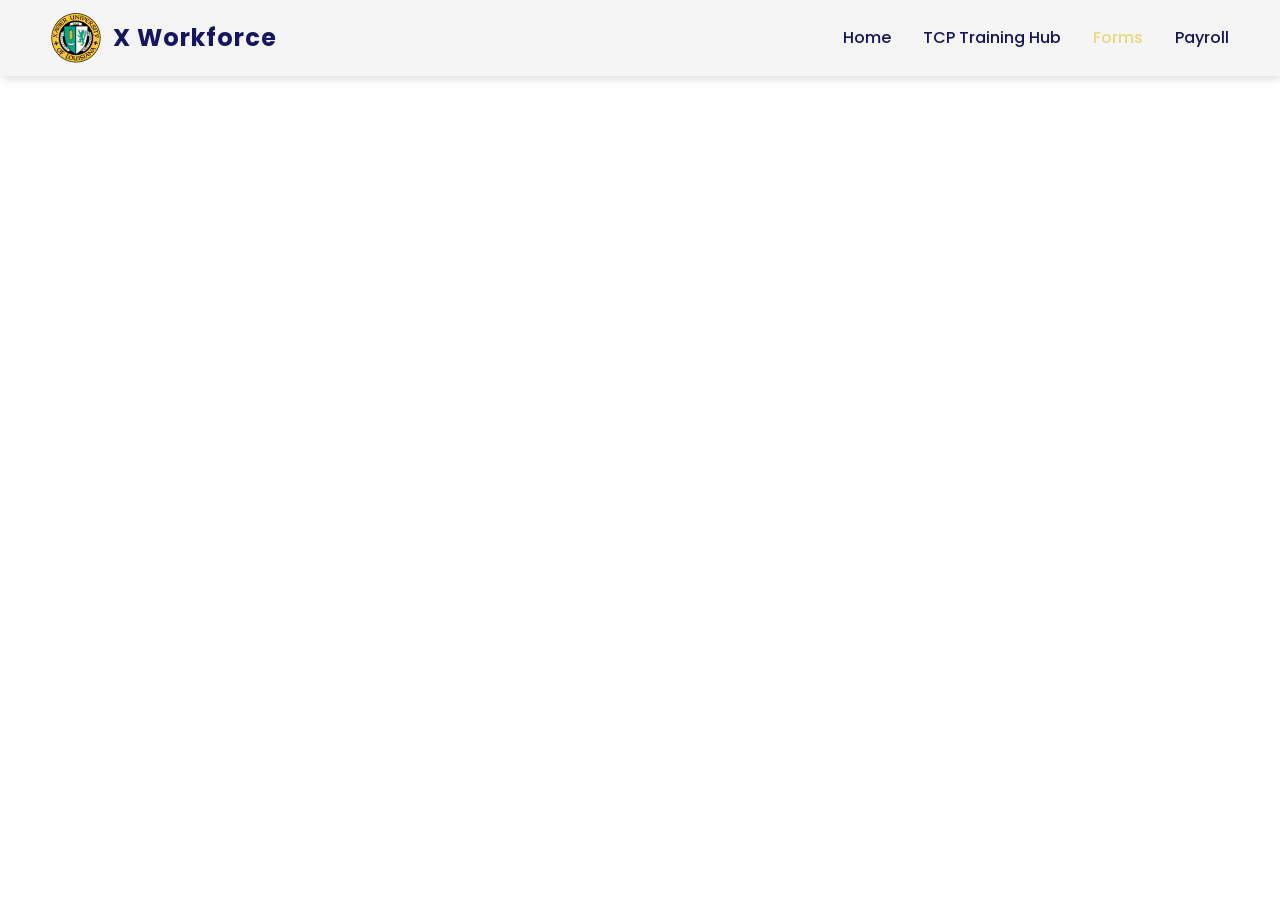
==== pages/forms.html @ 4e084c96 "Add navigation bar in for forms webpage" ====
<!doctype html>
<html lang="en">
  <head>
    <meta charset="UTF-8" />
    <meta name="viewport" content="width=device-width, initial-scale=1.0" />
    <meta name="author" content="Xavier University of Louisiana Workforce" />
    <meta name="description" content="A guide for XULA student employees" />
    <title>The XULA Workforce Guide</title>

    <link rel="stylesheet" href="/assets/css/styles.css" />
  </head>

  <body>
    <header>
      <nav class="navbar">
        <a href="/pages/index.html" class="logo">
          <img
            src="/assets/img/xavier-logo-100-x-100.png"
            alt="XULA Logo"
            width="50"
          />
          <span class="logo-text">X Workforce</span>
        </a>

        <button class="open-menu-btn">
          <svg
            xmlns="http://www.w3.org/2000/svg"
            height="24px"
            viewBox="0 -960 960 960"
            width="24px"
          >
            <path
              d="M120-240v-80h720v80H120Zm0-200v-80h720v80H120Zm0-200v-80h720v80H120Z"
            />
          </svg>
        </button>

        <ul class="navigation-links">
          <button class="close-menu-btn">
            <svg
              xmlns="http://www.w3.org/2000/svg"
              height="24px"
              viewBox="0 -960 960 960"
              width="24px"
            >
              <path
                d="m256-200-56-56 224-224-224-224 56-56 224 224 224-224 56 56-224 224 224 224-56 56-224-224-224 224Z"
              />
            </svg>
          </button>
          <li><a href="/pages/index.html">Home</a></li>
          <li><a href="/pages/tcp.html">TCP Training Hub</a></li>
          <li><a href="/pages/forms.html" class="active">Forms</a></li>
          <li><a href="/pages/payroll.html#calendar-table">Payroll</a></li>
        </ul>
      </nav>
    </header>
    <main></main>
    <!-- <footer>
      <section id="outro-links">
        <article id="outro-summary">
          <a href="/pages/index.html" class="logo">
            <img
              src="/assets/img/xavier-logo-100-x-100.png"
              alt="XULA Logo"
              width="50"
            />
            <span class="logo-text">X Workforce</span>
          </a>
          <p>
            The centralized hub for Xavier University of Louisiana workforce
            resources, training, and administration.
          </p>
        </article>
        <article id="quick-links">
          <h3>Quick Links</h3>
          <ul class="footer-links">
              <li><a href="/pages/index.html" class="active">Home</a></li>
              <li><a href="/pages/tcp.html">TCP Training Hub</a></li>
              <li><a href="/pages/forms.html">Forms</a></li>
              <li><a href="/pages/payroll.html">Payroll</a></li>
              <li><a href="https://www.xula.edu/faculty-staff/human-resources/" target="_blank">Human Resources Website</a></li>
          </ul>
        </article>
        <article id="contact-info">
          <h3>Contact Support</h3>
          <ul class="footer-links">
              <li>Human Resources no: <a href="tel:504-520-7537">(504) 520-7537</a></li>
              <li>Compnsation & Time Management: <a href="mailto:kwilcox@xula.edu">kwilcox@xula.edu</a></li>
              <li>Human Resources email: <a href="mailto:OHR@xula.edu">OHR@xula.edu</a></li>
              <li>IT Help Desk: <a href="mailto:HelpDesk@xula.edu">HelpDesk@xula.edu</a></li>
            </ul>
        </article>
      </section>
      <section id="copyright">
        <p>
          &copy; 2024 Xavier University of Louisiana. All rights reserved.
        </p>
    </footer> -->
    <script src="/assets/js/sidebar.js"></script>
  </body>
</html>

<!-- Access important forms Check out the payroll process for the next pay date, and more.<br /> -->
---- assets/css/styles.css ----
@import url("https://fonts.googleapis.com/css2?family=Poppins:wght@200;300;400;500;600;700&display=swap");

:root {
  --nav-link-color: rgb(21, 21, 100);
  --xula-gold-color: #e1c828;
  --white-background-color: whitesmoke;
}

* {
  margin: 0;
  padding: 0;
  box-sizing: border-box;
}

/* * {
  outline: 1px solid red !important;
} */

body {
  font-family: "Poppins", sans-serif;
}

a {
  text-decoration: none;
}

img {
  width: 100%;
}


.navbar {
  position: fixed;
  width: 100%;
  background-color: var(--white-background-color);
  padding: 1vw 4vw;
  z-index: 999;
  display: flex;
  align-items: center;
  justify-content: space-between;
  box-shadow: 2px 2px 10px rgba(0, 0, 0, 0.15);
}

.download-link {
  display: flex;
  align-items: center;
  gap: 0.5rem;
  padding: 0.5rem; 
  height: 50px;
  white-space: nowrap;
  background-color: var(--xula-gold-color);
  color: var(--nav-link-color);
  border-radius: 5px;
  font-weight: 500;
  transition: background-color 0.3s ease-in;
}

.download-link:hover {
  background-color: rgb(168, 161, 27);
}

/* Logo Styling */
.logo-text {
  font-size: 1.5rem;
  font-weight: 700;
  letter-spacing: 1px;
  color: var(--nav-link-color);
}

.logo {
  display: flex;
  align-items: center;
}

.logo img {
  width: 50px;
  cursor: pointer;
  height: auto;
  margin-right: 0.75rem;
}

.open-menu-btn,
.close-menu-btn {
  fill: var(--nav-link-color);
  border: none;
  height: 24px;
  display: none;
  cursor: pointer;
  background-color: transparent;
}

/* Navigation Links */
.navigation-links {
  list-style: none;
  display: flex;
  gap: 2rem;
  align-items: center;
}

.navigation-links li a {
  color: var(--nav-link-color);
  font-weight: 500;
  /* font-size: 16px; */
  transition: all 0.3s ease;
  position: relative;
}

/* Hover & Active States */
.navigation-links li a:hover {
  color: var(--xula-gold-color);
}

.navigation-links li a.active {
  color: var(--xula-gold-color);
  pointer-events: none;
  cursor: default;
  opacity: 0.6;
  text-decoration: none;
}

/* Subtle underline effect on hover */
.navigation-links li a::after {
  content: "";
  position: absolute;
  width: 0;
  bottom: -5px;
  left: 0;
  height: 2px;
  background-color: var(--xula-gold-color);
  transition: width 0.3s ease;
  display: block;
}

.navigation-links li a:hover::after,
.navigation-links li a:active::after {
  width: 100%;
}

@media (max-width: 768px) {
  .logo-text {
    font-size: 1.2rem;
  }
  .navigation-links {
    gap: 1rem;
  }
}

@media (max-width: 620px) {
  .navigation-links {
    position: fixed;
    top: 0;
    right: -250px;
    width: 250px;
    border-radius: 10px;
    /* height: 100vh; */
    z-index: 1000;
    background-color: var(--white-background-color);

    flex-direction: column;
    align-items: flex-start;
    padding: 2rem;
    transition: right 0.4s ease-out;
    /* animation: sidebar-slide 2s ease-out 0.1s forwards ; */
  }

  .navigation-links.show {
    right: 0;
  }

  /* @keyframes sidebar-slide{

    100% {
      right: 0;
    }
    
  } */

  /* @keyframes reverse-sidebar-slide{
    0% {
      right: 0;
    }

    100% {
      right: -100%;
    }
    
  } */

  nav li {
    padding-block: 0.5rem;
  }

  .open-menu-btn,
  .close-menu-btn {
    display: block;
  }
}

/* @media (max-width: 700px) {
  .navigation-links {
    position: fixed;
    top: 0;
    right: 0;
    height: 100vh;
    z-index: 100000;
    background-color: var(--white-background-color);

    flex-direction: column;
  }
} */

#introduction {
  background-image:
    linear-gradient(rgba(32, 31, 31, 0.5), rgba(32, 31, 31, 0.5)),
    url(/assets/img/xavier-university-1920_x_1080.png);
  width: 100%;
  height: 100vh;
  background-size: cover;
  background-position: center;
  display: flex;
  flex-direction: column;
  justify-content: center; /*Down*/
  align-items: center;
  text-align: center;
  color: white;
  padding-top: 60px;
}
section h1 {
  margin-top: 60px;
}

p + .typing-text-container {
  margin-top: 1rem;
}

.typed-cursor,
#typing-text {
  font-size: 1.2rem;
  color: var(--white-background-color);
}

.typing-text-container {
  margin-top: 20px;
  font-size: 1.25rem;
  color: white;
}

.btn-link {
  background-color: var(--xula-gold-color);
  color: black;
  padding: 0.75rem 1.5rem;
  border-radius: 5px;
  font-weight: 500;
  margin-top: 40px;
  transition: background-color 0.3s ease;
}

.image-text-split {
  display: flex;
  align-items: center;
  gap: 2rem;
  max-width: 1200px;
  width: 100%;
  margin: 40px auto;
  padding: 10px;
}

:nth-child(2 of .image-text-split) {
  flex-direction: row-reverse;
}

:nth-child(2 of .image-text-split) .text-content {
  text-align: right;
  align-items: flex-end;
}

.image-text-split figure {
  padding: 10px;
}

.image-text-split .text-content {
  display: flex;
  flex-direction: column;
  align-items: flex-start;
}

.image-text-split p {
  font-family: "Poppins", sans-serif;
  font-size: 1.5rem;
}

.image-text-split img {
  border-radius: 10px;
  border: 1px solid rgba(0, 0, 0, 0.1);
  box-shadow: 10px 10px 10px rgba(0, 0, 0, 0.1);
  max-height: 100%;
}

@media (max-width: 800px) {
  .image-text-split {
    flex-direction: column;
    align-items: center;
    gap: 10px;
  }

  :nth-child(2 of .image-text-split) {
    flex-direction: column;
    text-align: center;
  }

  :nth-child(2 of .image-text-split) .text-content {
    text-align: center;
    align-items: center;
  }

  .image-text-split figure {
    width: 75%;
    padding: 0;
  }

  .image-text-split .text-content {
    align-items: center;
    text-align: center;
    padding-inline: 20px;
    justify-content: flex-start;
  }

  .btn-link {
    margin-top: 20px;
  }
}

@media (max-width: 450px) {
  .image-text-split p {
    font-size: 1.3rem;
  }
}

#join-now {
  padding: 40px 20px;
  margin: 100px 5vw;
  height: 40vh;
  position: relative;
  border-radius: 20px;
  background-color: var(--xula-gold-color);
  color: black;
  display: flex;
  flex-direction: column;
  align-items: center;
  gap: 2rem;
  justify-content: center;
}

#join-now .btn-link {
  background-color: black;
  color: var(--xula-gold-color);
  padding: 0.75rem 1.5rem;
  border-radius: 5px;
  font-weight: 500;
  transition: background-color 0.3s ease;
}

#quadrant-1,
#quadrant-2 {
  position: absolute;
  height: 30%;
  width: 20%;
  background-color: var(--nav-link-color);
  background-color: 0.1;
}
#quadrant-1 {
  top: 0;
  right: 0;
  border-radius: 0 20px 0 100%;
}

#quadrant-2 {
  bottom: 0;
  left: 0;
  border-radius: 0 100% 0 20px;
}

footer {
  background-color: rgb(240, 240, 240);
  color: grey;
  padding: 40px 20px;
  margin-top: 200px;
}

footer #outro-links {
  display: flex;
  align-items: center;
}

footer article {
  flex: 1;
  padding: 0 20px;
}

footer li a {
  color: grey;
  font-size: 0.9rem;
  transition: all 0.3s ease;
}

footer li a:hover {
  color: var(--xula-gold-color);
}

footer #copyright {
  text-align: center;
  margin-top: 20px;
  font-size: 0.9rem;
}

@media (max-width: 860px) {
  footer #outro-links {
    flex-direction: column;
    align-items: flex-start;
    gap: 2rem;
  }

  footer article {
    width: 75%;
  }
}
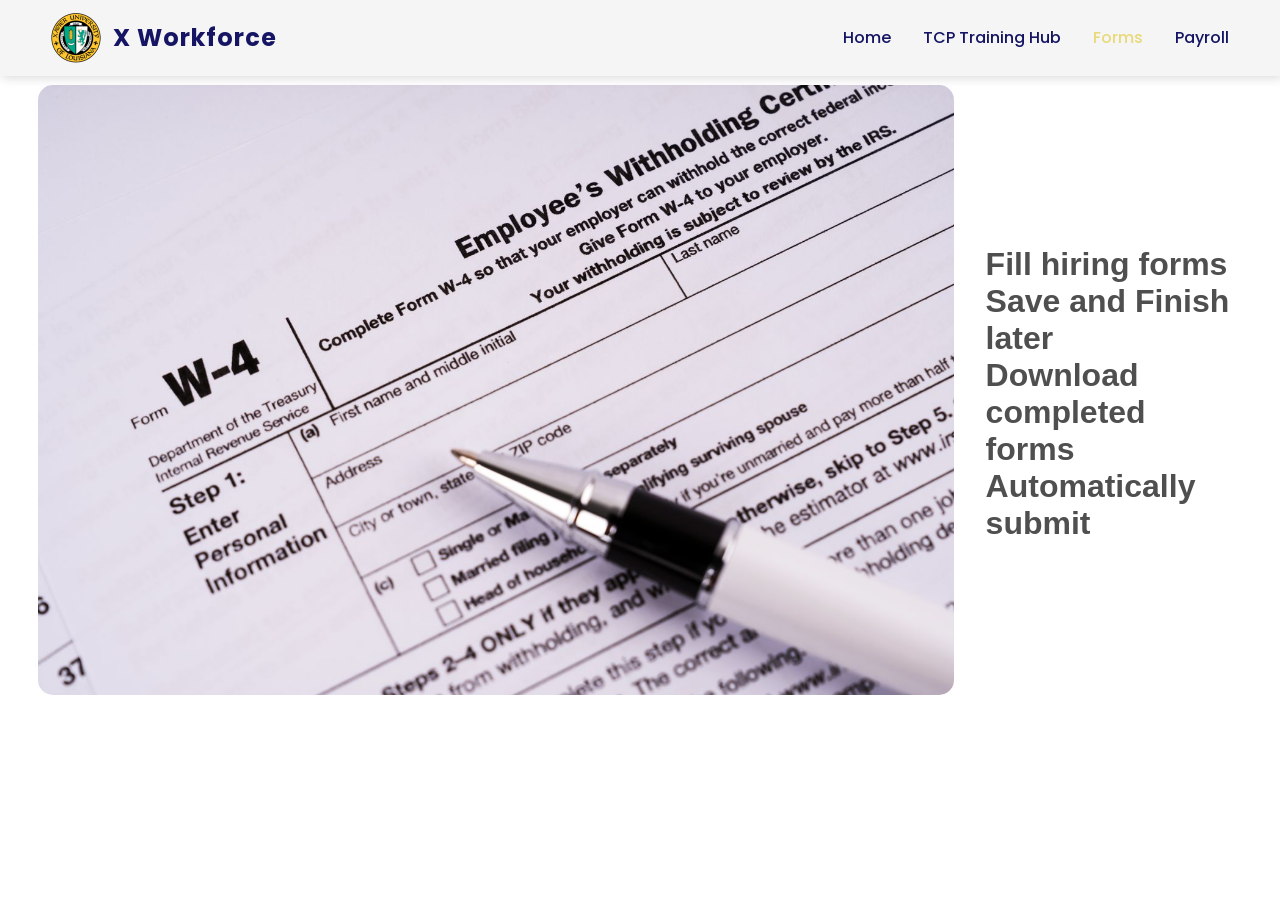
==== commit eaeaaf75: "Add forms inoduction image and text" ====
--- a/pages/forms.html
+++ b/pages/forms.html
@@ -8,6 +8,7 @@
     <title>The XULA Workforce Guide</title>
 
     <link rel="stylesheet" href="/assets/css/styles.css" />
+    <link rel="stylesheet" href="/assets/css/forms.css" />
   </head>
 
   <body>
@@ -55,7 +56,26 @@
         </ul>
       </nav>
     </header>
-    <main></main>
+    <main>
+      <section id="forms-introduction">
+        <article id="forms-intro">
+          <figure>
+            <img
+              src="../assets/img/about/hiring_forms_image_750_500.jpg"
+              alt="Screenshot of a W-4 hiring form"
+            />
+          </figure>
+          <div class="text-content">
+            <p>
+              Fill hiring forms <br />
+              Save and Finish later <br />
+              Download completed forms <br />
+              Automatically submit
+            </p>
+          </div>
+        </article>
+      </section>
+    </main>
     <!-- <footer>
       <section id="outro-links">
         <article id="outro-summary">
--- a/assets/css/styles.css
+++ b/assets/css/styles.css
@@ -26,8 +26,8 @@
 
 img {
   width: 100%;
-}
-
+  border-radius: 15px;
+}
 
 .navbar {
   position: fixed;
@@ -45,7 +45,7 @@
   display: flex;
   align-items: center;
   gap: 0.5rem;
-  padding: 0.5rem; 
+  padding: 0.5rem;
   height: 50px;
   white-space: nowrap;
   background-color: var(--xula-gold-color);
--- a/assets/css/forms.css
+++ b/assets/css/forms.css
@@ -0,0 +1,24 @@
+main {
+  padding-inline: 3vw;
+}
+
+#forms-introduction {
+  padding-top: 85px;
+}
+
+#forms-intro {
+  display: flex;
+  gap: 2rem;
+}
+
+#forms-intro img {
+}
+
+#forms-intro .text-content {
+  display: flex;
+  align-items: center;
+  gap: 1rem;
+  font-size: 2.5vw;
+  font-weight: 800;
+  color: rgba(0, 0, 0, 0.689);
+}
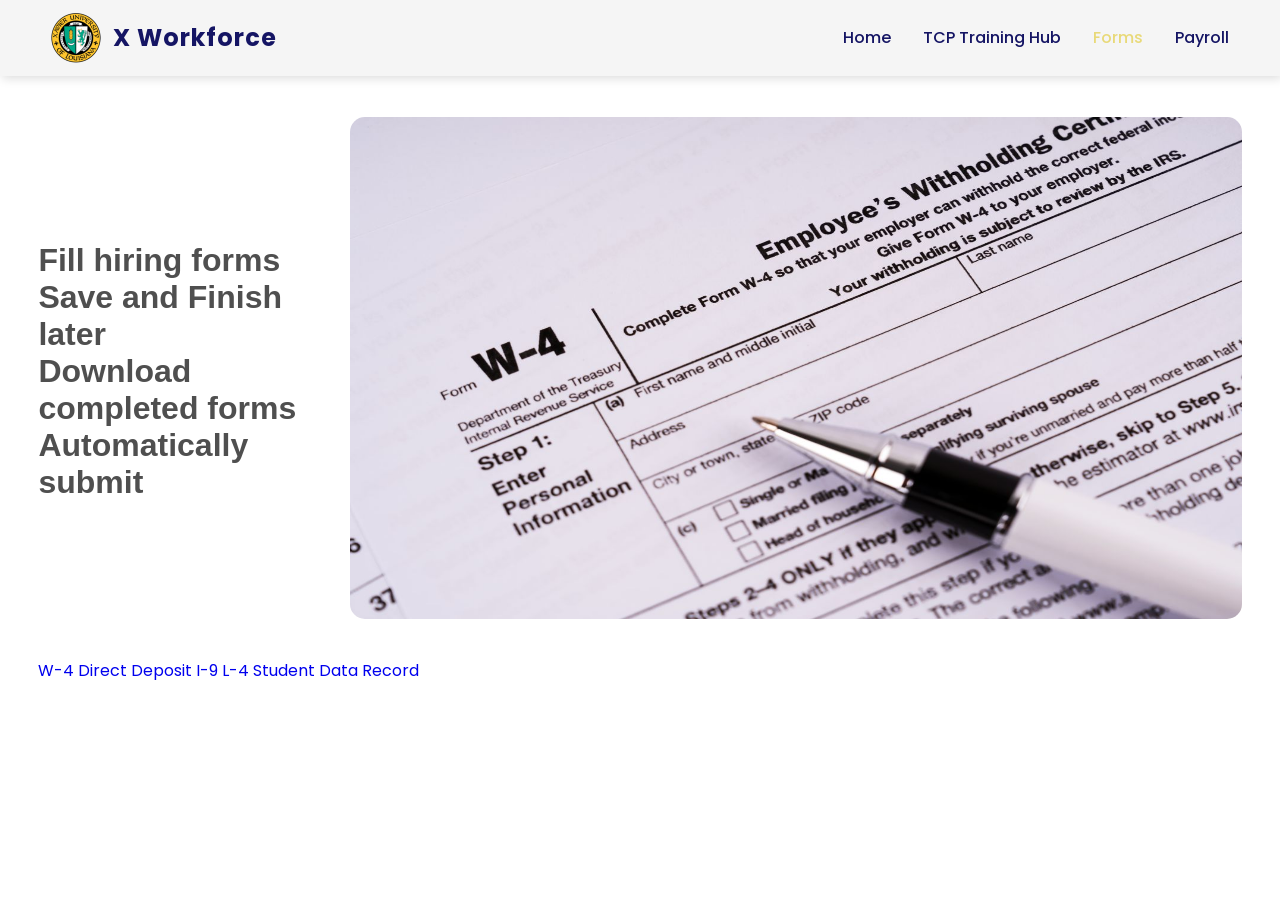
==== commit 0ed77870: "Add links to forms" ====
--- a/pages/forms.html
+++ b/pages/forms.html
@@ -75,7 +75,15 @@
           </div>
         </article>
       </section>
+      <article id="fillable hiring forms">
+        <a href="https://www.irs.gov/pub/irs-pdf/fw4.pdf" target="_blank">W-4</a>
+        <a href="../assets/files-download/Direct Deposit Authorization Form.pdf">Direct Deposit</a>
+        <a href="https://www.uscis.gov/sites/default/files/document/forms/i-9.pdf">I-9</a>
+        <a href="https://dam.ldr.la.gov/taxforms/1300(1_25)F.pdf">L-4</a>
+        <a href="../assets/files-download/Student Data Record Form.pdf">Student Data Record</a>
+      </article>
     </main>
+
     <!-- <footer>
       <section id="outro-links">
         <article id="outro-summary">
--- a/assets/css/forms.css
+++ b/assets/css/forms.css
@@ -4,14 +4,36 @@
 
 #forms-introduction {
   padding-top: 85px;
+  display: flex;
+  align-items: center;
+}
+
+#forms-intro img {
+  aspect-ratio: 16 / 9;
 }
 
 #forms-intro {
+  width: 100%;
+  /* height: 80%; */
   display: flex;
-  gap: 2rem;
+  flex-direction: row-reverse;
+  padding-block: 2.5vw;
 }
 
-#forms-intro img {
+@media (max-width: 700px) {
+  #forms-intro {
+    flex-direction: column;
+    justify-content: space-between;
+    gap: 2rem;
+  }
+
+  #forms-intro .text-content p {
+    display: none;
+  }
+}
+
+#forms-intro figure {
+  width: 100%;
 }
 
 #forms-intro .text-content {
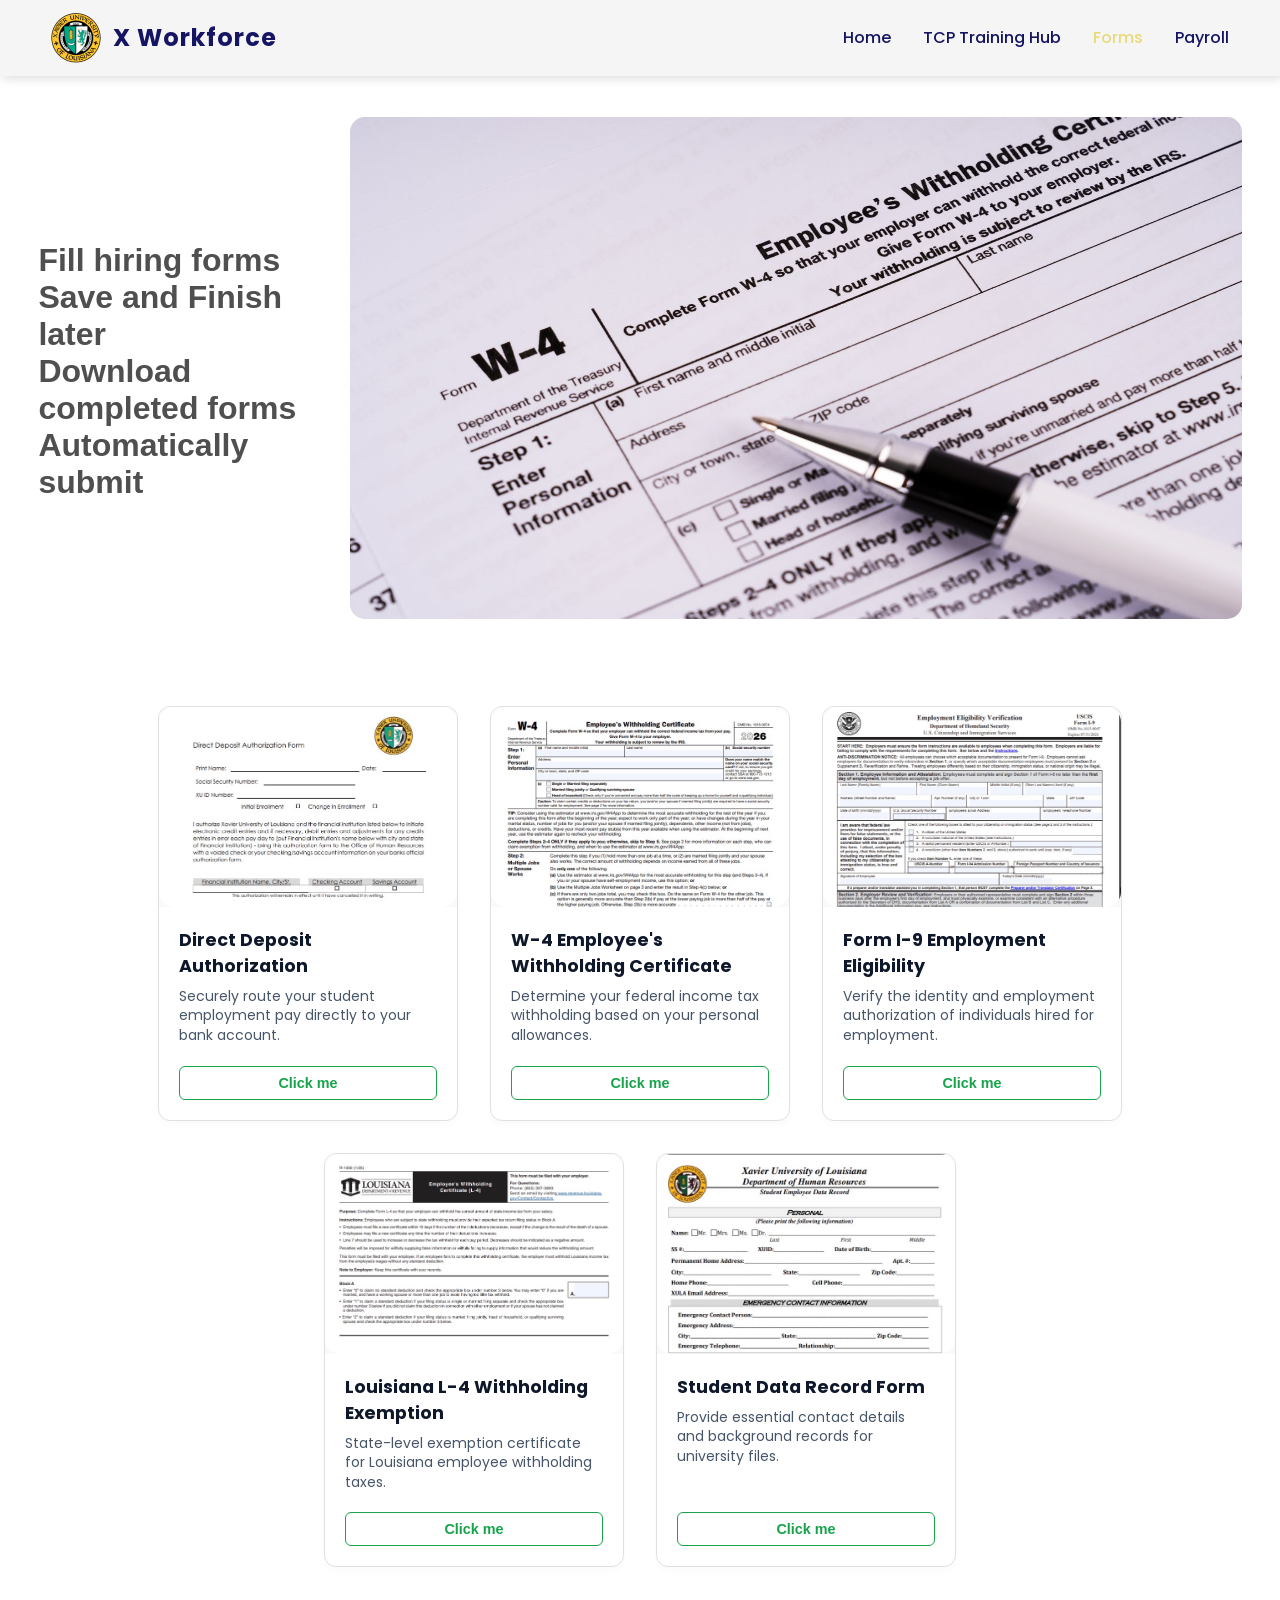
==== commit a3b5b107: "Add images and styles to form links" ====
--- a/pages/forms.html
+++ b/pages/forms.html
@@ -75,14 +75,76 @@
           </div>
         </article>
       </section>
-      <article id="fillable hiring forms">
-        <a href="https://www.irs.gov/pub/irs-pdf/fw4.pdf" target="_blank">W-4</a>
-        <a href="../assets/files-download/Direct Deposit Authorization Form.pdf">Direct Deposit</a>
-        <a href="https://www.uscis.gov/sites/default/files/document/forms/i-9.pdf">I-9</a>
-        <a href="https://dam.ldr.la.gov/taxforms/1300(1_25)F.pdf">L-4</a>
-        <a href="../assets/files-download/Student Data Record Form.pdf">Student Data Record</a>
+      <article id="fillable-hiring-forms">
+        <!-- Form Card 1: Direct Deposit -->
+        <a href="../assets/files-download/Direct Deposit Authorization Form.pdf" class="form-card" target="_blank">
+          <figure class="form-image-container">
+            <img 
+              src="../assets/img/forms-image/direct_deposit.png" 
+              alt="Image of student direct deposit form"
+            />
+            <div class="preview-overlay"></div>
+          </figure>
+          <div class="form-card-content">
+            <h3 class="form-title">Direct Deposit Authorization</h3>
+            <p class="form-description">Securely route your student employment pay directly to your bank account.</p>
+            <span class="form-btn">Click me</span>
+          </div>
+        </a>
+
+        <!-- Form Card 2: W-4 (IRS) -->
+        <a href="https://www.irs.gov/pub/irs-pdf/fw4.pdf" class="form-card" target="_blank">
+          <figure class="form-image-container">
+            <img src="../assets/img/forms-image/w-4.png" alt="Screenshot of a W-4 hiring form" />
+            <div class="preview-overlay"></div>
+          </figure>
+          <div class="form-card-content">
+            <h3 class="form-title">W-4 Employee's Withholding Certificate</h3>
+            <p class="form-description">Determine your federal income tax withholding based on your personal allowances.</p>
+            <span class="form-btn">Click me</span>
+          </div>
+        </a>
+
+        <!-- Form Card 3: I-9 -->
+        <a href="https://www.uscis.gov/sites/default/files/document/forms/i-9.pdf" class="form-card" target="_blank">
+          <figure class="form-image-container">
+            <img src="../assets/img/forms-image/i-9.png" alt="Form I-9 Employment Eligibility Verification" />
+            <div class="preview-overlay"></div>
+          </figure>
+          <div class="form-card-content">
+            <h3 class="form-title">Form I-9 Employment Eligibility</h3>
+            <p class="form-description">Verify the identity and employment authorization of individuals hired for employment.</p>
+            <span class="form-btn">Click me</span>
+          </div>
+        </a>
+
+        <!-- Form Card 4: L-4 -->
+        <a href="https://dam.ldr.la.gov/taxforms/1300(1_25)F.pdf" class="form-card" target="_blank">
+          <figure class="form-image-container">
+            <img src="../assets/img/forms-image/l-4.png" alt="Louisiana L-4 form" />
+            <div class="preview-overlay"></div>
+          </figure>
+          <div class="form-card-content">
+            <h3 class="form-title">Louisiana L-4 Withholding Exemption</h3>
+            <p class="form-description">State-level exemption certificate for Louisiana employee withholding taxes.</p>
+            <span class="form-btn">Click me</span>
+          </div>
+        </a>
+
+        <!-- Form Card 5: Student Data Record -->
+        <a href="../assets/files-download/Student Data Record Form.pdf" class="form-card" target="_blank">
+          <figure class="form-image-container">
+            <img src="../assets/img/forms-image/student-data-rec.png" alt="Student Data Record Form" />
+            <div class="preview-overlay"></div>
+          </figure>
+          <div class="form-card-content">
+            <h3 class="form-title">Student Data Record Form</h3>
+            <p class="form-description">Provide essential contact details and background records for university files.</p>
+            <span class="form-btn">Click me</span>
+          </div>
+        </a>
       </article>
-    </main>
+    </main> 
 
     <!-- <footer>
       <section id="outro-links">
--- a/assets/css/forms.css
+++ b/assets/css/forms.css
@@ -44,3 +44,116 @@
   font-weight: 800;
   color: rgba(0, 0, 0, 0.689);
 }
+
+#fillable-hiring-forms {
+  display: flex;
+  flex-wrap: wrap;
+  gap: 2rem;
+  justify-content: center;
+  padding-block: 3rem;
+}
+
+.form-card {
+  background: #ffffff;
+  border: 1px solid #e0e0e0;
+  border-radius: 12px;
+  width: 300px;
+  text-decoration: none;
+  color: inherit;
+  display: flex;
+  flex-direction: column;
+  overflow: hidden;
+  transition: transform 0.2s ease, box-shadow 0.2s ease;
+  box-shadow: 0 4px 6px rgba(0, 0, 0, 0.02);
+}
+
+.form-card:hover {
+  transform: translateY(-5px);
+  box-shadow: 0 10px 20px rgba(0, 0, 0, 0.08);
+}
+
+.form-image-container {
+  position: relative;
+  width: 100%;
+  height: 200px;
+  background: #f7f9fa;
+  margin: 0;
+  display: flex;
+  align-items: center;
+  justify-content: center;
+  overflow: hidden;
+}
+
+.form-image-container img {
+  width: 100%;
+  height: 100%;
+  object-fit: cover;
+  object-position: top;
+}
+
+/* Optional Jotform-style hover preview badge */
+.preview-overlay {
+  position: absolute;
+  inset: 0;
+  background: rgba(0, 0, 0, 0.4);
+  display: flex;
+  align-items: center;
+  justify-content: center;
+  opacity: 0;
+  transition: opacity 0.2s ease;
+}
+
+/* .preview-overlay span {
+  background: #1e293b;
+  color: white;
+  padding: 0.5rem 1rem;
+  border-radius: 20px;
+  font-size: 0.85rem;
+  font-weight: 600;
+} */
+
+.form-card:hover .preview-overlay {
+  opacity: 1;
+}
+
+.form-card-content {
+  padding: 1.25rem;
+  display: flex;
+  flex-direction: column;
+  gap: 0.5rem;
+  flex-grow: 1;
+}
+
+.form-title {
+  font-size: 1.1rem;
+  font-weight: 700;
+  color: #0f172a;
+  margin: 0;
+}
+
+.form-description {
+  font-size: 0.875rem;
+  color: #475569;
+  margin: 0;
+  line-height: 1.4;
+  flex-grow: 1;
+}
+
+.form-btn {
+  margin-top: 0.75rem;
+  display: inline-block;
+  border: 1px solid #16a34a;
+  color: #16a34a;
+  text-align: center;
+  padding: 0.5rem 1rem;
+  border-radius: 6px;
+  font-weight: 600;
+  font-size: 0.9rem;
+  transition: background 0.2s, color 0.2s;
+}
+
+.form-card:hover .form-btn {
+  background: #16a34a;
+  color: #ffffff;
+}
+
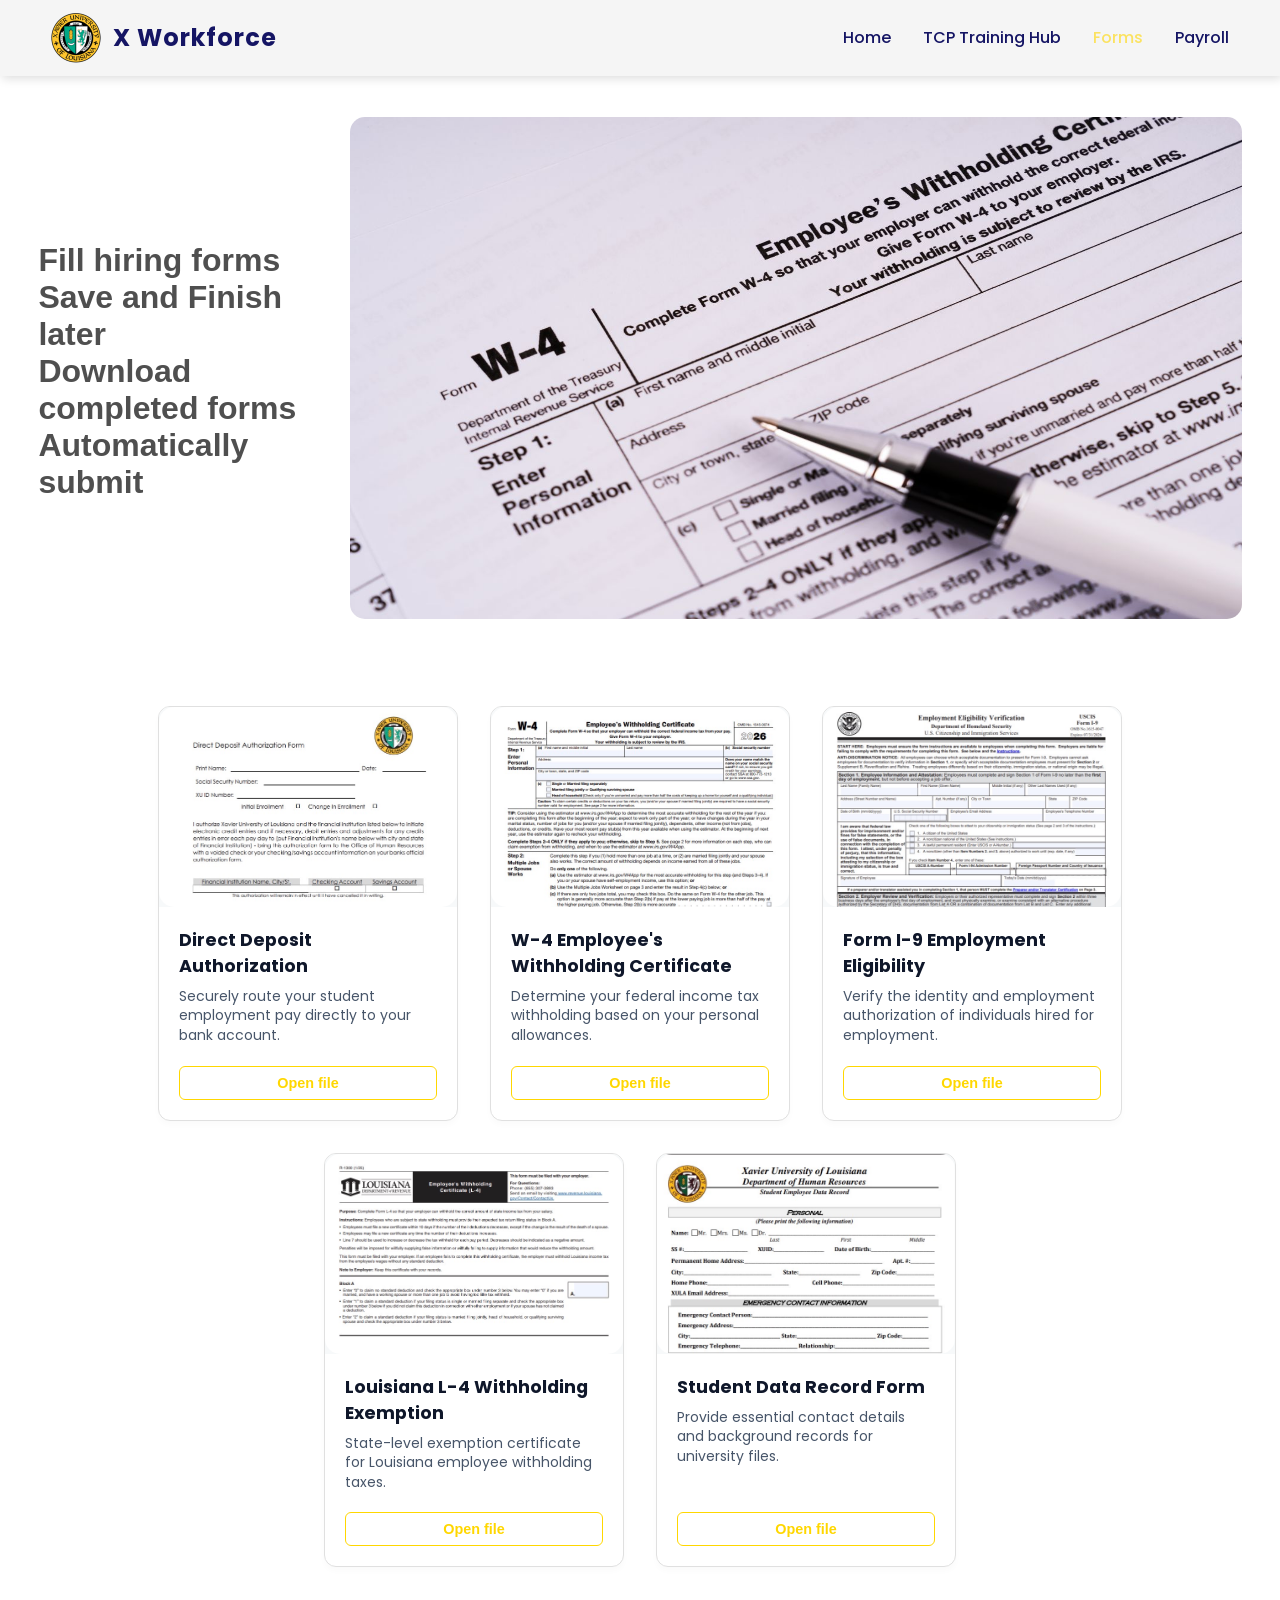
==== commit 2f12b61e: "bug fix: Change green button to xula gold" ====
--- a/pages/forms.html
+++ b/pages/forms.html
@@ -88,7 +88,7 @@
           <div class="form-card-content">
             <h3 class="form-title">Direct Deposit Authorization</h3>
             <p class="form-description">Securely route your student employment pay directly to your bank account.</p>
-            <span class="form-btn">Click me</span>
+            <span class="form-btn">Open file</span>
           </div>
         </a>
 
@@ -101,7 +101,7 @@
           <div class="form-card-content">
             <h3 class="form-title">W-4 Employee's Withholding Certificate</h3>
             <p class="form-description">Determine your federal income tax withholding based on your personal allowances.</p>
-            <span class="form-btn">Click me</span>
+            <span class="form-btn">Open file</span>
           </div>
         </a>
 
@@ -114,7 +114,7 @@
           <div class="form-card-content">
             <h3 class="form-title">Form I-9 Employment Eligibility</h3>
             <p class="form-description">Verify the identity and employment authorization of individuals hired for employment.</p>
-            <span class="form-btn">Click me</span>
+            <span class="form-btn">Open file</span>
           </div>
         </a>
 
@@ -127,7 +127,7 @@
           <div class="form-card-content">
             <h3 class="form-title">Louisiana L-4 Withholding Exemption</h3>
             <p class="form-description">State-level exemption certificate for Louisiana employee withholding taxes.</p>
-            <span class="form-btn">Click me</span>
+            <span class="form-btn">Open file</span>
           </div>
         </a>
 
@@ -140,7 +140,7 @@
           <div class="form-card-content">
             <h3 class="form-title">Student Data Record Form</h3>
             <p class="form-description">Provide essential contact details and background records for university files.</p>
-            <span class="form-btn">Click me</span>
+            <span class="form-btn">Open file</span>
           </div>
         </a>
       </article>
--- a/assets/css/styles.css
+++ b/assets/css/styles.css
@@ -2,7 +2,7 @@
 
 :root {
   --nav-link-color: rgb(21, 21, 100);
-  --xula-gold-color: #e1c828;
+  --xula-gold-color: gold;
   --white-background-color: whitesmoke;
 }
 
--- a/assets/css/forms.css
+++ b/assets/css/forms.css
@@ -142,8 +142,8 @@
 .form-btn {
   margin-top: 0.75rem;
   display: inline-block;
-  border: 1px solid #16a34a;
-  color: #16a34a;
+  border: 1px solid var(--xula-gold-color);
+  color: var(--xula-gold-color);
   text-align: center;
   padding: 0.5rem 1rem;
   border-radius: 6px;
@@ -153,7 +153,7 @@
 }
 
 .form-card:hover .form-btn {
-  background: #16a34a;
+  background: var(--xula-gold-color);
   color: #ffffff;
 }
 
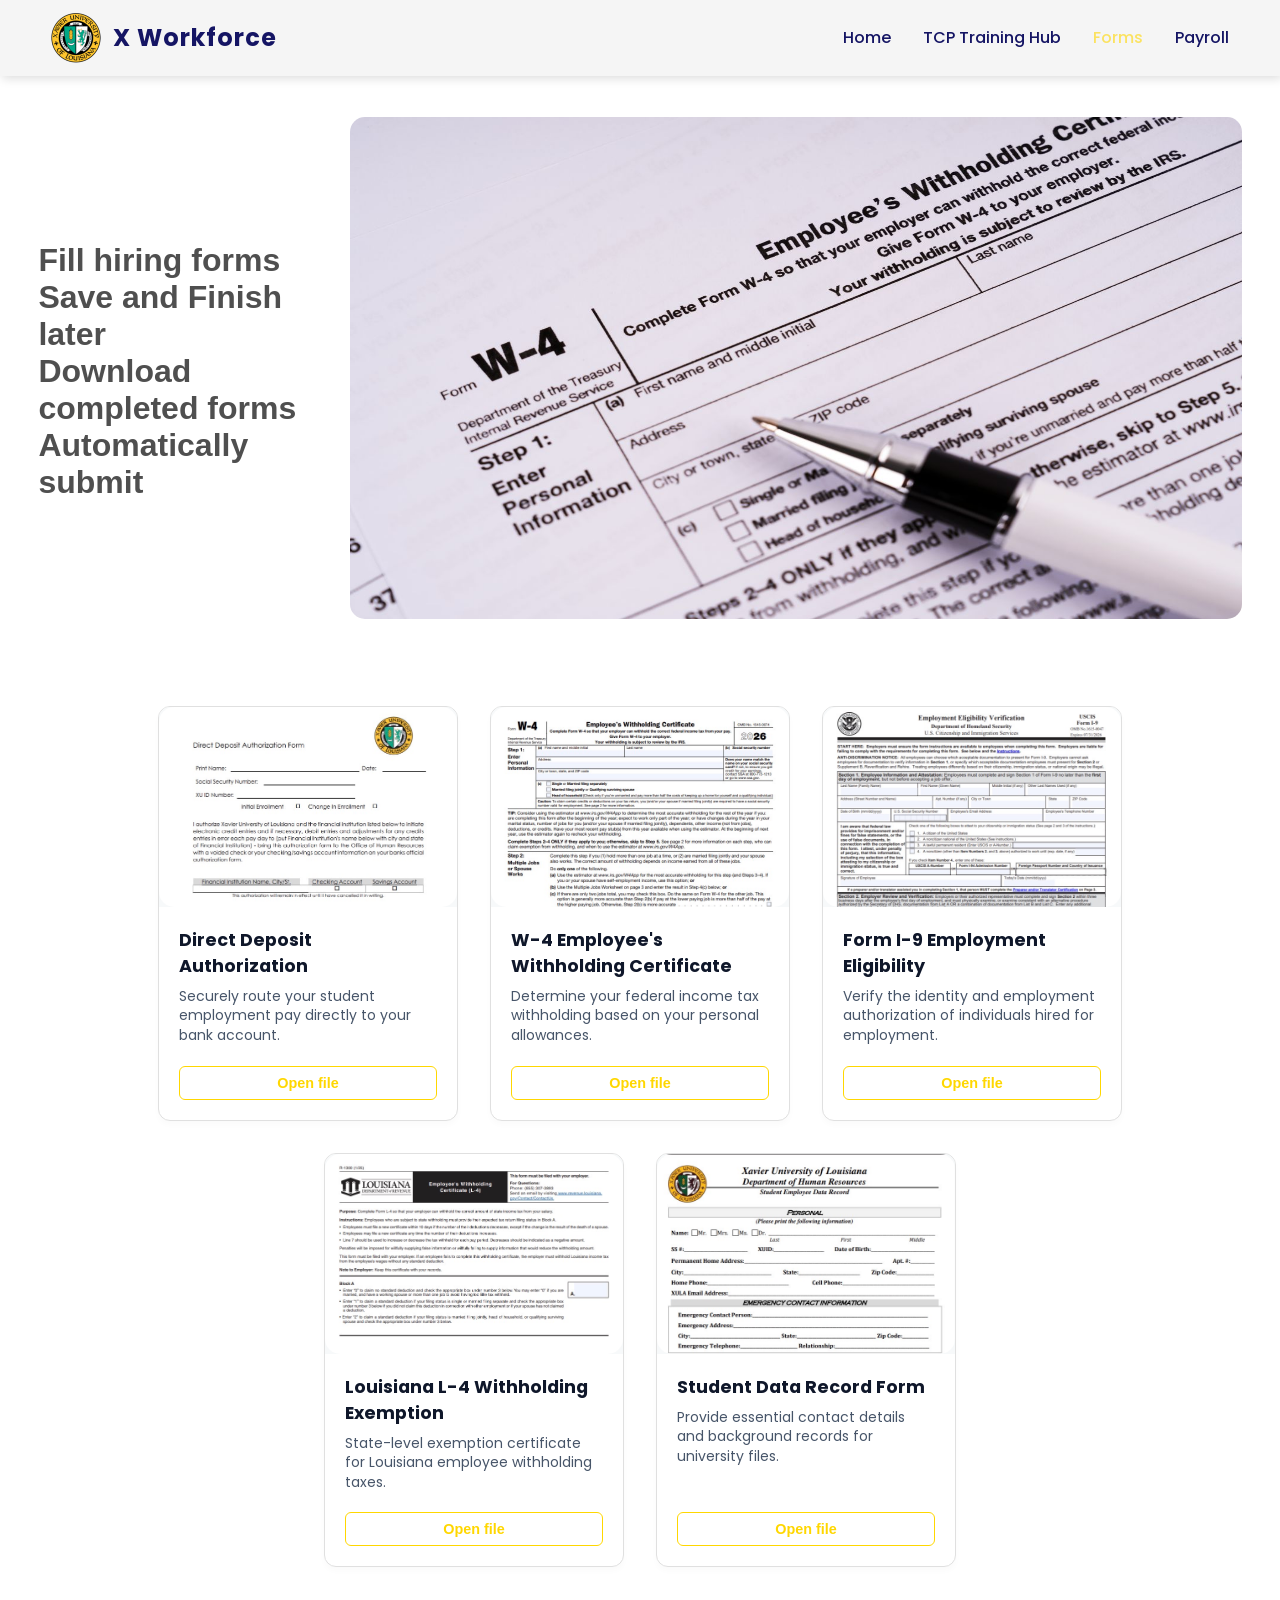
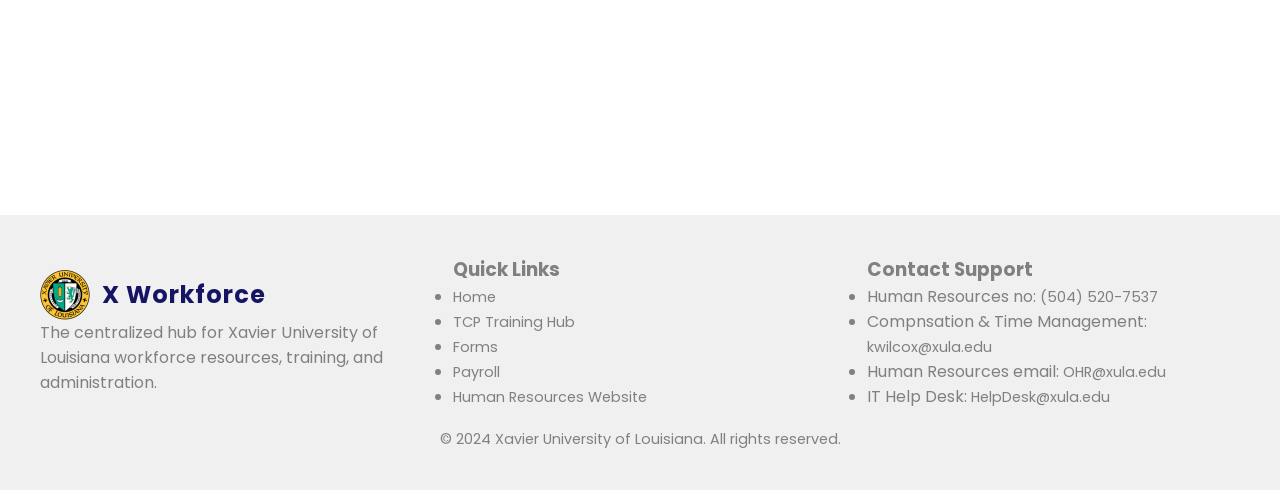
==== commit acc70ce8: "bug fix: Uncommented footer" ====
--- a/pages/forms.html
+++ b/pages/forms.html
@@ -146,7 +146,7 @@
       </article>
     </main> 
 
-    <!-- <footer>
+    <footer>
       <section id="outro-links">
         <article id="outro-summary">
           <a href="/pages/index.html" class="logo">
@@ -186,7 +186,7 @@
         <p>
           &copy; 2024 Xavier University of Louisiana. All rights reserved.
         </p>
-    </footer> -->
+    </footer>
     <script src="/assets/js/sidebar.js"></script>
   </body>
 </html>
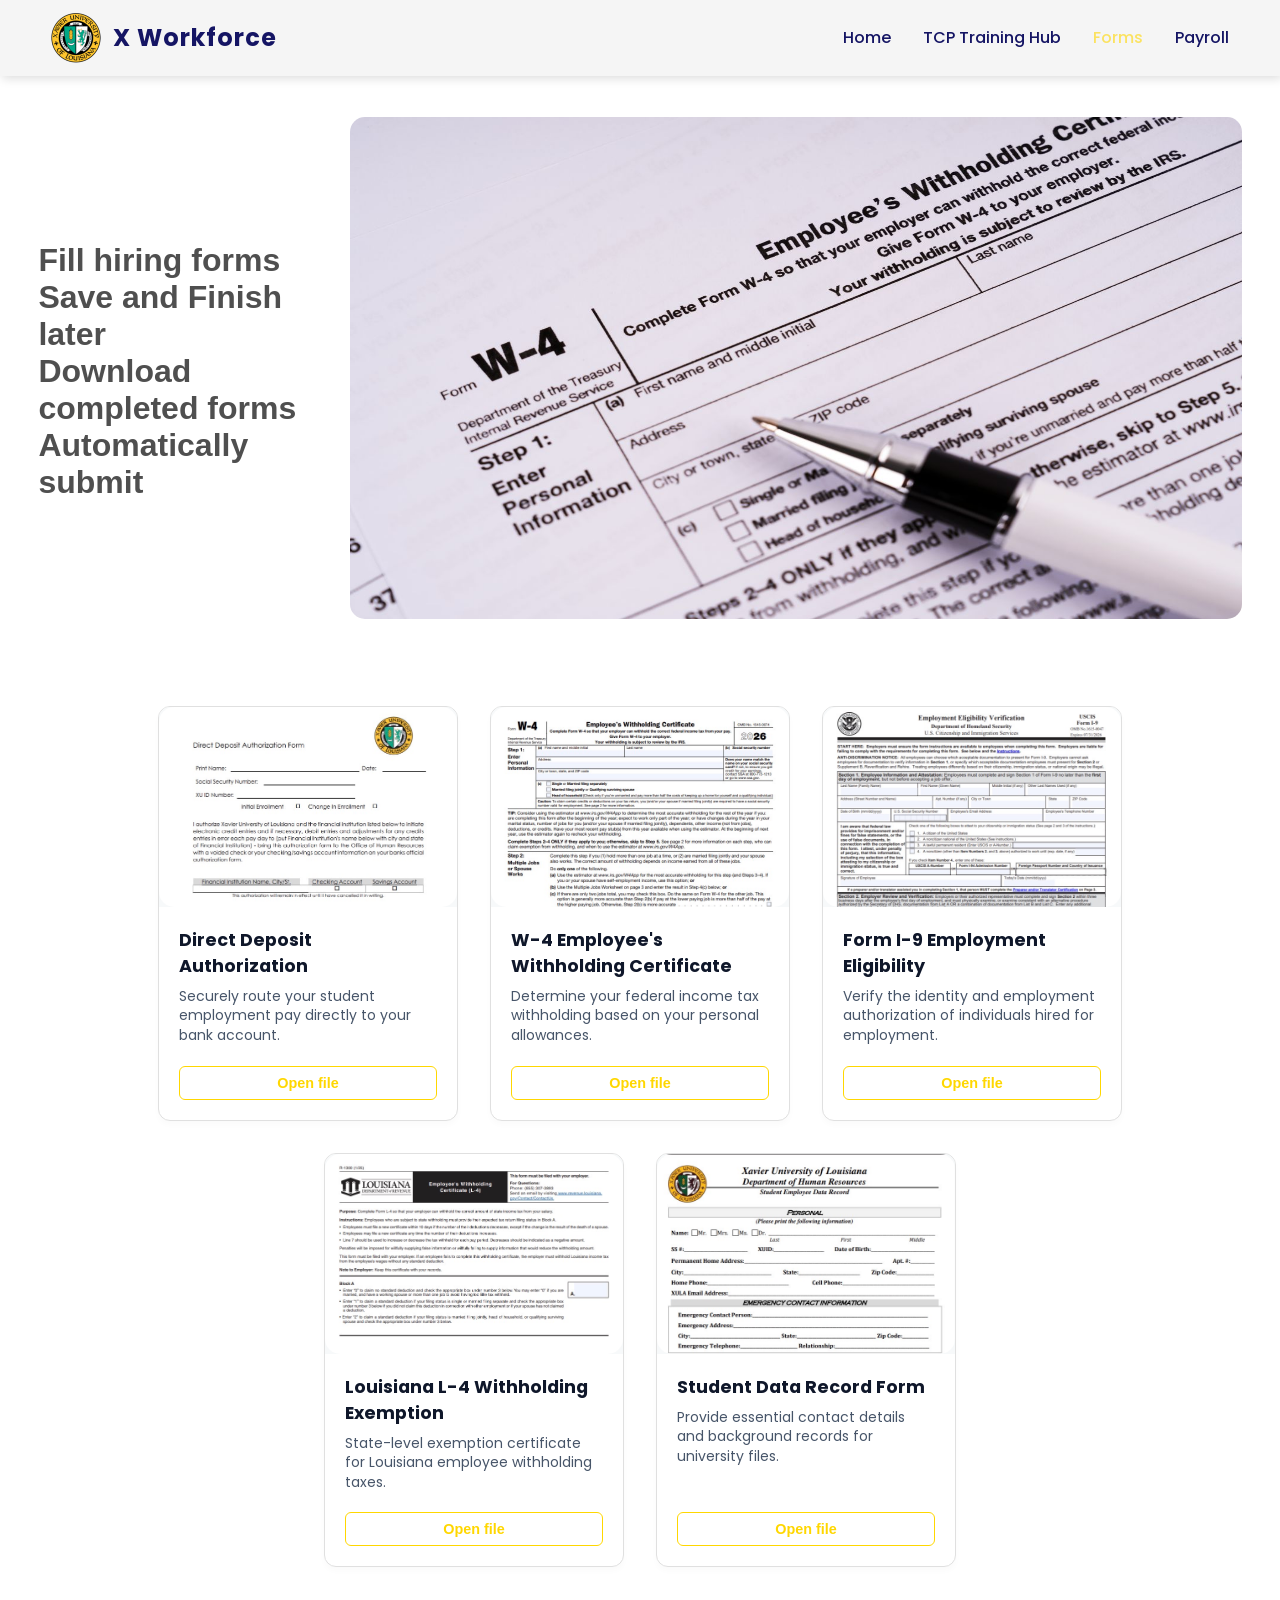
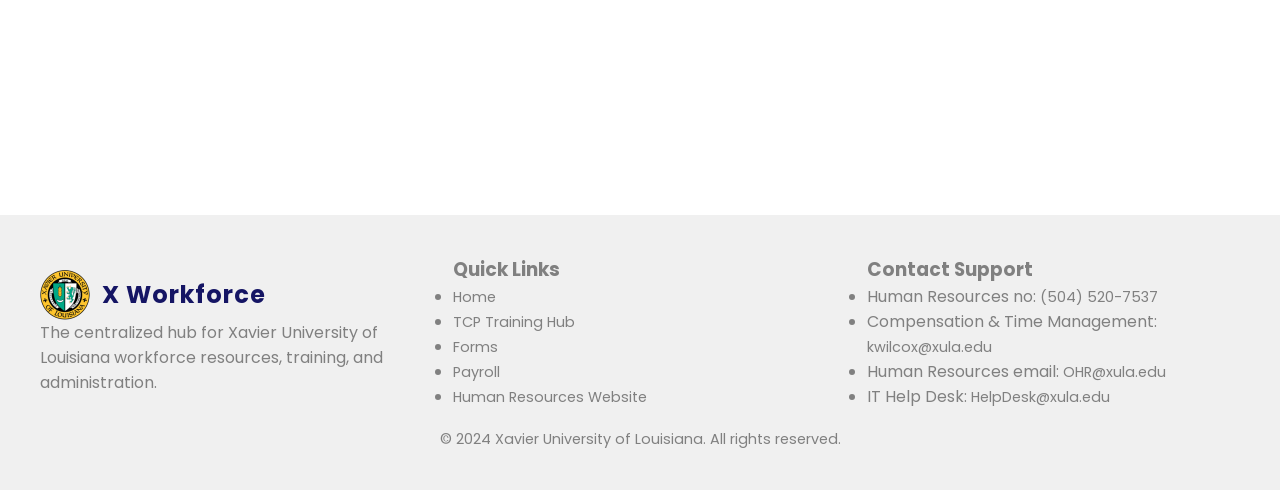
==== commit 42e2d4ec: "bug fix: Add missing e in word compnsation in footer" ====
--- a/pages/forms.html
+++ b/pages/forms.html
@@ -176,7 +176,7 @@
           <h3>Contact Support</h3>
           <ul class="footer-links">
               <li>Human Resources no: <a href="tel:504-520-7537">(504) 520-7537</a></li>
-              <li>Compnsation & Time Management: <a href="mailto:kwilcox@xula.edu">kwilcox@xula.edu</a></li>
+              <li>Compensation & Time Management: <a href="mailto:kwilcox@xula.edu">kwilcox@xula.edu</a></li>
               <li>Human Resources email: <a href="mailto:OHR@xula.edu">OHR@xula.edu</a></li>
               <li>IT Help Desk: <a href="mailto:HelpDesk@xula.edu">HelpDesk@xula.edu</a></li>
             </ul>
